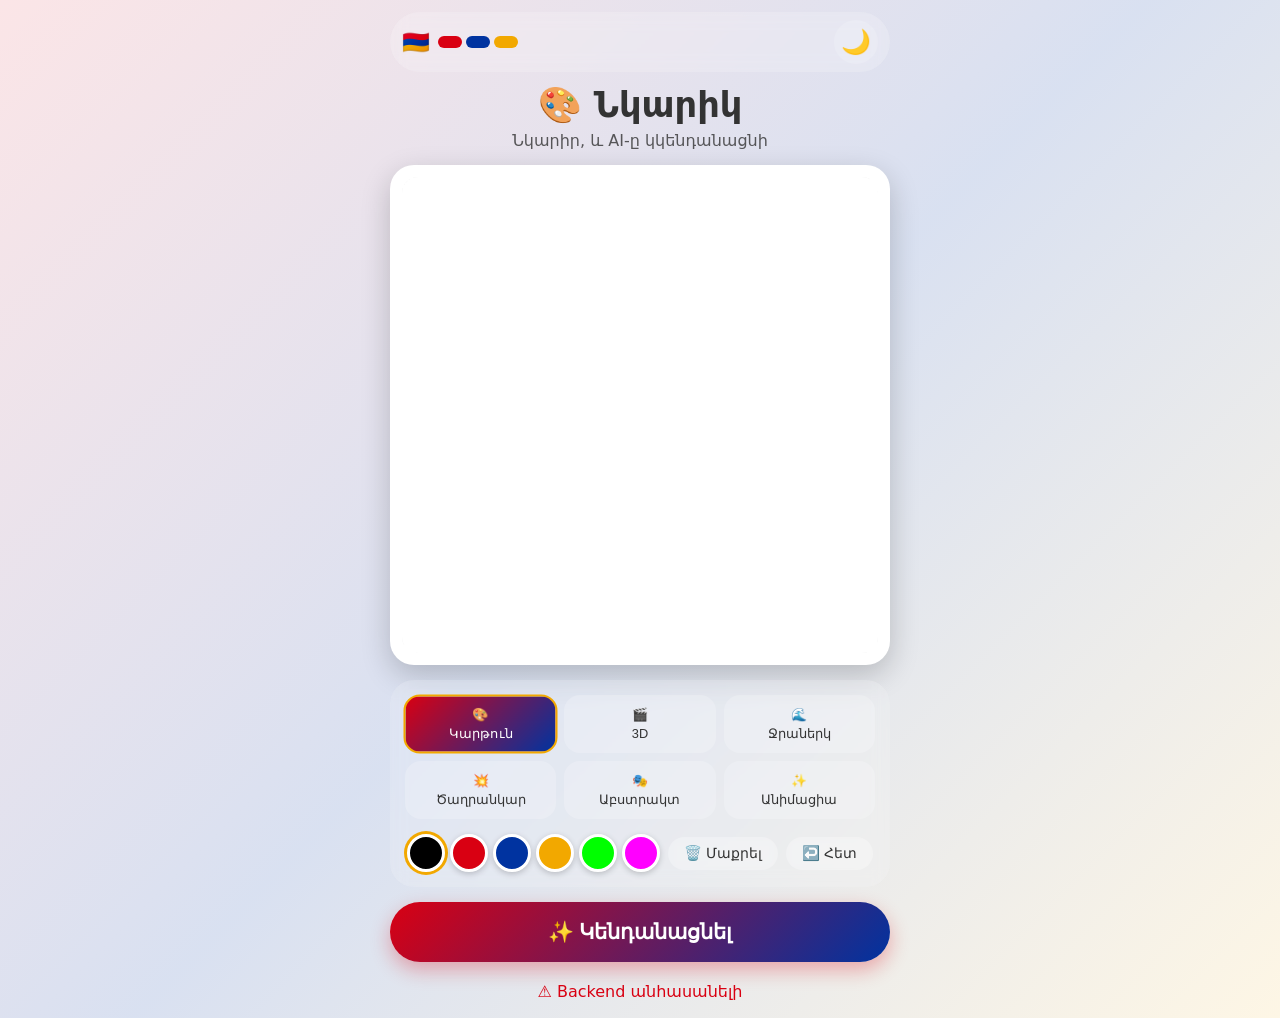
==== index.html @ 90d52696 "Update HTML to show error details, use short SDXL model ID" ====
<!DOCTYPE html>
<html lang="hy">
<head>
    <meta charset="UTF-8">
    <meta name="viewport" content="width=device-width, initial-scale=1.0, maximum-scale=1.0, user-scalable=no, viewport-fit=cover">
    <title>Նկարիկ 🇦🇲 - Հայկական արվեստ</title>
    <style>
        * {
            margin: 0;
            padding: 0;
            box-sizing: border-box;
            -webkit-tap-highlight-color: transparent;
        }
        :root {
            --arm-red: #D90012;
            --arm-blue: #0033A0;
            --arm-orange: #F2A800;
            --bg-dark: #1a1a2e;
            --bg-light: #16213e;
        }
        body {
            font-family: 'Segoe UI', system-ui, sans-serif;
            min-height: 100vh;
            background: linear-gradient(135deg, rgba(217,0,18,0.1), rgba(0,51,160,0.15), rgba(242,168,0,0.1));
            color: #333;
            padding: 12px;
            display: flex;
            flex-direction: column;
            align-items: center;
        }
        body.dark {
            background: linear-gradient(135deg, #1a1a2e, #16213e);
            color: #eee;
        }
        .container {
            max-width: 500px;
            width: 100%;
        }
        .top-bar {
            display: flex;
            justify-content: space-between;
            align-items: center;
            padding: 8px 12px;
            background: rgba(255,255,255,0.2);
            backdrop-filter: blur(8px);
            border-radius: 40px;
            margin-bottom: 12px;
        }
        .logo {
            display: flex;
            align-items: center;
            gap: 8px;
            font-weight: bold;
            font-size: 1.4rem;
        }
        .colors {
            display: flex;
            gap: 4px;
        }
        .colors span {
            width: 24px;
            height: 12px;
            border-radius: 6px;
        }
        .theme-btn {
            background: none;
            border: none;
            font-size: 24px;
            cursor: pointer;
            width: 44px;
            height: 44px;
            border-radius: 50%;
            background: rgba(255,255,255,0.15);
        }
        h1 {
            text-align: center;
            font-size: 2.2rem;
            margin: 5px 0;
        }
        .subtitle {
            text-align: center;
            margin-bottom: 15px;
            opacity: 0.8;
        }
        .canvas-wrapper {
            background: white;
            border-radius: 24px;
            padding: 12px;
            box-shadow: 0 10px 30px rgba(0,0,0,0.2);
            margin-bottom: 15px;
        }
        canvas {
            display: block;
            width: 100%;
            aspect-ratio: 1/1;
            border-radius: 16px;
            background: #fff;
            background-image: linear-gradient(45deg, #f0f0f0 25%, transparent 25%),
                              linear-gradient(-45deg, #f0f0f0 25%, transparent 25%),
                              linear-gradient(45deg, transparent 75%, #f0f0f0 75%),
                              linear-gradient(-45deg, transparent 75%, #f0f0f0 75%);
            background-size: 20px 20px;
            touch-action: none;
            cursor: crosshair;
        }
        .controls {
            background: rgba(255,255,255,0.15);
            backdrop-filter: blur(8px);
            border-radius: 24px;
            padding: 15px;
            margin-bottom: 15px;
        }
        .style-grid {
            display: grid;
            grid-template-columns: repeat(3, 1fr);
            gap: 8px;
            margin-bottom: 15px;
        }
        .style-btn {
            background: rgba(255,255,255,0.2);
            border: none;
            border-radius: 16px;
            padding: 10px 5px;
            color: inherit;
            font-size: 0.8rem;
            cursor: pointer;
            transition: 0.2s;
            display: flex;
            flex-direction: column;
            align-items: center;
            gap: 4px;
            border: 2px solid transparent;
        }
        .style-btn.active {
            background: linear-gradient(135deg, var(--arm-red), var(--arm-blue));
            color: white;
            border-color: var(--arm-orange);
            transform: scale(1.02);
        }
        .tools {
            display: flex;
            flex-wrap: wrap;
            align-items: center;
            justify-content: center;
            gap: 8px;
        }
        .color-btn {
            width: 38px;
            height: 38px;
            border-radius: 50%;
            border: 3px solid white;
            box-shadow: 0 2px 6px rgba(0,0,0,0.2);
            cursor: pointer;
        }
        .tool-btn {
            background: rgba(255,255,255,0.2);
            border: none;
            border-radius: 30px;
            padding: 8px 16px;
            font-size: 0.9rem;
            cursor: pointer;
            backdrop-filter: blur(4px);
            color: inherit;
        }
        .generate-btn {
            width: 100%;
            padding: 18px;
            background: linear-gradient(135deg, var(--arm-red), var(--arm-blue));
            border: none;
            border-radius: 60px;
            color: white;
            font-weight: bold;
            font-size: 1.3rem;
            box-shadow: 0 8px 20px rgba(217,0,18,0.3);
            cursor: pointer;
            margin-bottom: 15px;
        }
        .result-section {
            background: rgba(255,255,255,0.9);
            backdrop-filter: blur(8px);
            border-radius: 24px;
            padding: 20px;
            text-align: center;
            margin-top: 10px;
        }
        body.dark .result-section {
            background: #2a2a3e;
        }
        .result-img {
            max-width: 100%;
            border-radius: 20px;
            margin-bottom: 15px;
            border: 3px solid var(--arm-orange);
        }
        .loading {
            position: fixed;
            inset: 0;
            background: rgba(0,0,0,0.8);
            display: none;
            justify-content: center;
            align-items: center;
            flex-direction: column;
            z-index: 1000;
            backdrop-filter: blur(6px);
        }
        .spinner {
            width: 60px;
            height: 60px;
            border: 4px solid transparent;
            border-top-color: var(--arm-red);
            border-radius: 50%;
            animation: spin 1s infinite;
            margin-bottom: 20px;
        }
        @keyframes spin { to { transform: rotate(360deg); } }
        .error {
            background: rgba(217,0,18,0.2);
            color: var(--arm-red);
            padding: 10px;
            border-radius: 30px;
            margin: 10px 0;
            display: none;
        }
        #status {
            text-align: center;
            margin: 5px;
        }
    </style>
</head>
<body>
<div class="container">
    <div class="top-bar">
        <div class="logo">
            <span>🇦🇲</span>
            <div class="colors">
                <span style="background:#D90012"></span>
                <span style="background:#0033A0"></span>
                <span style="background:#F2A800"></span>
            </div>
        </div>
        <button class="theme-btn" id="themeToggle">🌙</button>
    </div>

    <h1>🎨 Նկարիկ</h1>
    <div class="subtitle">Նկարիր, և AI-ը կկենդանացնի</div>

    <div class="canvas-wrapper">
        <canvas id="canvas" width="400" height="400"></canvas>
    </div>

    <div class="controls">
        <div class="style-grid" id="styleGrid"></div>
        <div class="tools">
            <div id="colorPalette" style="display: flex; gap: 5px; flex-wrap: wrap; justify-content: center;"></div>
            <button class="tool-btn" id="clearBtn">🗑️ Մաքրել</button>
            <button class="tool-btn" id="undoBtn">↩️ Հետ</button>
        </div>
    </div>

    <button class="generate-btn" id="generateBtn">✨ Կենդանացնել</button>

    <div class="error" id="errorMsg"></div>
    <div id="status">Սպասում ենք...</div>

    <div class="result-section" id="resultSection" style="display: none;">
        <h3 style="margin-bottom: 12px;">🎉 Պատրաստ է!</h3>
        <img id="resultImg" class="result-img" alt="Generated artwork">
        <div style="display: flex; gap: 10px; justify-content: center;">
            <button class="tool-btn" id="downloadBtn">⬇️ Պահպանել</button>
            <button class="tool-btn" id="newBtn">🎨 Նոր նկար</button>
        </div>
    </div>
</div>

<div class="loading" id="loadingOverlay">
    <div class="spinner"></div>
    <p style="color:white;">🎨 AI-ն ստեղծում է...</p>
    <p style="color:#aaa; font-size:0.8rem;">Մոտ 20-30 վայրկյան</p>
</div>

<script>
    (function(){
        "use strict";

        // ---------- CONFIGURATION ----------
        const API_URL = 'https://nkarik-backend-2.onrender.com';

        // DOM elements
        const canvas = document.getElementById('canvas');
        const ctx = canvas.getContext('2d', { willReadFrequently: true });
        const statusDiv = document.getElementById('status');
        const errorDiv = document.getElementById('errorMsg');
        const resultSection = document.getElementById('resultSection');
        const resultImg = document.getElementById('resultImg');
        const loading = document.getElementById('loadingOverlay');
        const generateBtn = document.getElementById('generateBtn');

        // State
        let isDrawing = false;
        let currentColor = '#000000';
        let currentStyle = 'cartoon';
        let history = [];
        let historyStep = -1;

        // Styles list (6)
        const STYLES = [
            { id: 'cartoon', icon: '🎨', name: 'Կարթուն' },
            { id: '3d', icon: '🎬', name: '3D' },
            { id: 'watercolor', icon: '🌊', name: 'Ջրաներկ' },
            { id: 'comic', icon: '💥', name: 'Ծաղրանկար' },
            { id: 'abstract', icon: '🎭', name: 'Աբստրակտ' },
            { id: 'animation', icon: '✨', name: 'Անիմացիա' }
        ];
        const COLORS = ['#000000', '#D90012', '#0033A0', '#F2A800', '#00ff00', '#ff00ff'];

        // Init canvas
        ctx.lineCap = 'round';
        ctx.lineJoin = 'round';
        ctx.lineWidth = 4;
        ctx.fillStyle = 'white';
        ctx.fillRect(0, 0, canvas.width, canvas.height);
        saveState();

        // Build UI
        function buildStyleButtons() {
            const grid = document.getElementById('styleGrid');
            grid.innerHTML = '';
            STYLES.forEach(s => {
                const btn = document.createElement('button');
                btn.className = `style-btn ${s.id === currentStyle ? 'active' : ''}`;
                btn.dataset.style = s.id;
                btn.innerHTML = `<span>${s.icon}</span><span>${s.name}</span>`;
                btn.onclick = () => {
                    document.querySelectorAll('.style-btn').forEach(b => b.classList.remove('active'));
                    btn.classList.add('active');
                    currentStyle = s.id;
                };
                grid.appendChild(btn);
            });
        }
        function buildColorPalette() {
            const palette = document.getElementById('colorPalette');
            palette.innerHTML = '';
            COLORS.forEach(c => {
                const btn = document.createElement('button');
                btn.className = 'color-btn';
                btn.style.background = c;
                btn.dataset.color = c;
                if (c === currentColor) btn.style.boxShadow = '0 0 0 3px #F2A800';
                btn.onclick = () => {
                    document.querySelectorAll('.color-btn').forEach(b => b.style.boxShadow = 'none');
                    btn.style.boxShadow = '0 0 0 3px #F2A800';
                    currentColor = c;
                    ctx.strokeStyle = c;
                };
                palette.appendChild(btn);
            });
        }
        buildStyleButtons();
        buildColorPalette();
        ctx.strokeStyle = currentColor;

        // Drawing functions
        function getCanvasCoords(e) {
            const rect = canvas.getBoundingClientRect();
            const scaleX = canvas.width / rect.width;
            const scaleY = canvas.height / rect.height;
            let clientX, clientY;
            if (e.touches) {
                clientX = e.touches[0].clientX;
                clientY = e.touches[0].clientY;
            } else {
                clientX = e.clientX;
                clientY = e.clientY;
            }
            return {
                x: (clientX - rect.left) * scaleX,
                y: (clientY - rect.top) * scaleY
            };
        }
        function startDrawing(e) {
            e.preventDefault();
            isDrawing = true;
            const pos = getCanvasCoords(e);
            ctx.beginPath();
            ctx.moveTo(pos.x, pos.y);
        }
        function draw(e) {
            if (!isDrawing) return;
            e.preventDefault();
            const pos = getCanvasCoords(e);
            ctx.lineTo(pos.x, pos.y);
            ctx.stroke();
        }
        function stopDrawing() {
            if (isDrawing) {
                isDrawing = false;
                ctx.beginPath();
                saveState();
            }
        }
        function saveState() {
            historyStep++;
            if (historyStep < history.length) history.length = historyStep;
            history.push(canvas.toDataURL());
        }
        function undo() {
            if (historyStep > 0) {
                historyStep--;
                const img = new Image();
                img.src = history[historyStep];
                img.onload = () => {
                    ctx.clearRect(0, 0, canvas.width, canvas.height);
                    ctx.drawImage(img, 0, 0);
                };
            }
        }
        function clearCanvas() {
            ctx.fillStyle = 'white';
            ctx.fillRect(0, 0, canvas.width, canvas.height);
            saveState();
            hideResult();
        }

        // Event listeners
        canvas.addEventListener('mousedown', startDrawing);
        canvas.addEventListener('mousemove', draw);
        canvas.addEventListener('mouseup', stopDrawing);
        canvas.addEventListener('mouseleave', stopDrawing);
        canvas.addEventListener('touchstart', startDrawing, {passive: false});
        canvas.addEventListener('touchmove', draw, {passive: false});
        canvas.addEventListener('touchend', stopDrawing);
        canvas.addEventListener('touchcancel', stopDrawing);

        document.getElementById('clearBtn').onclick = clearCanvas;
        document.getElementById('undoBtn').onclick = undo;

        // Theme toggle
        document.getElementById('themeToggle').onclick = () => {
            document.body.classList.toggle('dark');
            const btn = document.getElementById('themeToggle');
            btn.textContent = document.body.classList.contains('dark') ? '☀️' : '🌙';
        };

        // Helper: check if canvas is empty
        function isCanvasBlank() {
            const data = ctx.getImageData(0, 0, canvas.width, canvas.height).data;
            for (let i = 0; i < data.length; i += 4) {
                if (data[i] < 250 || data[i+1] < 250 || data[i+2] < 250) return false;
            }
            return true;
        }

        function showError(msg) {
            errorDiv.textContent = '❌ ' + msg;
            errorDiv.style.display = 'block';
            setTimeout(() => errorDiv.style.display = 'none', 4000);
        }

        function hideResult() {
            resultSection.style.display = 'none';
        }

        // Check backend health
        async function checkBackend() {
            try {
                const res = await fetch(`${API_URL}/health`);
                if (res.ok) {
                    statusDiv.textContent = '✅ Backend-ը միացված է';
                    statusDiv.style.color = '#2e7d32';
                    return true;
                }
            } catch(e) {}
            statusDiv.textContent = '⚠️ Backend անհասանելի';
            statusDiv.style.color = '#D90012';
            return false;
        }

        // Generate
        async function generate() {
            if (isCanvasBlank()) {
                showError('Նախ նկարիր ինչ-որ բան!');
                return;
            }
            if (!(await checkBackend())) {
                showError('Backend-ը հասանելի չէ: Փորձիր ավելի ուշ:');
                return;
            }

            generateBtn.disabled = true;
            loading.style.display = 'flex';
            errorDiv.style.display = 'none';
            hideResult();
            statusDiv.style.color = ''; // reset

            try {
                const imageData = canvas.toDataURL('image/png');
                const res = await fetch(`${API_URL}/generate`, {
                    method: 'POST',
                    headers: {'Content-Type': 'application/json'},
                    body: JSON.stringify({
                        image: imageData,
                        style: currentStyle,
                        strength: 0.7
                    })
                });
                if (!res.ok) throw new Error(`Սխալ ${res.status}`);
                const data = await res.json();
                resultImg.src = data.result;
                resultSection.style.display = 'block';

                // Ցույց տանք, եթե fallback է
                if (data.note === 'fallback') {
                    statusDiv.textContent = '⚠️ Fallback: ' + (data.error_details || 'անհայտ սխալ');
                    statusDiv.style.color = '#D90012';
                } else {
                    statusDiv.textContent = '✅ AI-ը պատրաստ է';
                    statusDiv.style.color = '#2e7d32';
                }

                resultSection.scrollIntoView({behavior: 'smooth'});
            } catch(err) {
                showError('Գեներացիան ձախողվեց: ' + err.message);
            } finally {
                generateBtn.disabled = false;
                loading.style.display = 'none';
            }
        }

        generateBtn.onclick = generate;

        document.getElementById('downloadBtn').onclick = () => {
            const link = document.createElement('a');
            link.download = `nkarik-${currentStyle}.png`;
            link.href = resultImg.src;
            link.click();
        };
        document.getElementById('newBtn').onclick = () => {
            resultSection.style.display = 'none';
            window.scrollTo({top: 0, behavior: 'smooth'});
        };

        // Initial check
        checkBackend();
        setInterval(checkBackend, 10000);
    })();
</script>
</body>
</html>
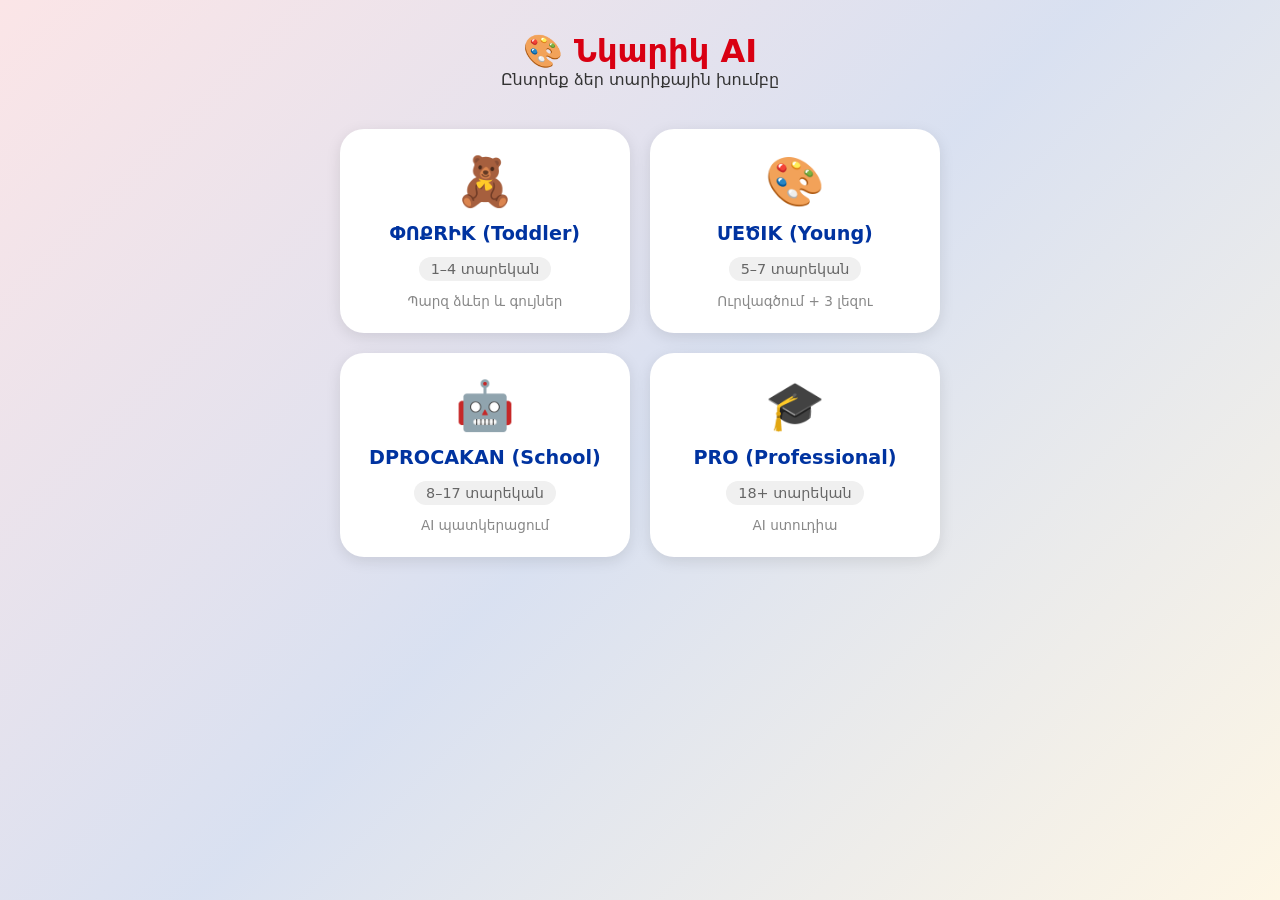
==== commit fabd5a5a: "Reconstruct Nkarik AI into modular age-grouped architecture - Restructured 7 legacy HTML files into " ====
--- a/index.html
+++ b/index.html
@@ -2,548 +2,115 @@
 <html lang="hy">
 <head>
     <meta charset="UTF-8">
-    <meta name="viewport" content="width=device-width, initial-scale=1.0, maximum-scale=1.0, user-scalable=no, viewport-fit=cover">
-    <title>Նկարիկ 🇦🇲 - Հայկական արվեստ</title>
+    <meta name="viewport" content="width=device-width, initial-scale=1.0">
+    <title>Նկարիկ AI - Ընտրեք տարիքը</title>
+    <link rel="stylesheet" href="shared/styles.css">
     <style>
-        * {
-            margin: 0;
-            padding: 0;
-            box-sizing: border-box;
-            -webkit-tap-highlight-color: transparent;
+        .grid {
+            display: grid;
+            grid-template-columns: repeat(2, 1fr);
+            gap: 20px;
+            margin-top: 40px;
         }
-        :root {
-            --arm-red: #D90012;
-            --arm-blue: #0033A0;
-            --arm-orange: #F2A800;
-            --bg-dark: #1a1a2e;
-            --bg-light: #16213e;
+        @media (max-width: 600px) {
+            .grid {
+                grid-template-columns: 1fr;
+            }
         }
-        body {
-            font-family: 'Segoe UI', system-ui, sans-serif;
-            min-height: 100vh;
-            background: linear-gradient(135deg, rgba(217,0,18,0.1), rgba(0,51,160,0.15), rgba(242,168,0,0.1));
-            color: #333;
-            padding: 12px;
+        .card {
+            background: white;
+            border-radius: 24px;
+            padding: 24px;
+            text-align: center;
+            cursor: pointer;
+            transition: transform 0.2s, box-shadow 0.2s;
+            box-shadow: 0 4px 15px rgba(0,0,0,0.1);
             display: flex;
             flex-direction: column;
             align-items: center;
+            gap: 12px;
         }
-        body.dark {
-            background: linear-gradient(135deg, #1a1a2e, #16213e);
-            color: #eee;
+        .card:hover {
+            transform: translateY(-5px);
+            box-shadow: 0 8px 25px rgba(0,0,0,0.15);
         }
-        .container {
-            max-width: 500px;
-            width: 100%;
+        .emoji {
+            font-size: 48px;
         }
-        .top-bar {
-            display: flex;
-            justify-content: space-between;
-            align-items: center;
-            padding: 8px 12px;
-            background: rgba(255,255,255,0.2);
-            backdrop-filter: blur(8px);
-            border-radius: 40px;
-            margin-bottom: 12px;
+        .title {
+            font-weight: bold;
+            font-size: 1.2rem;
+            color: var(--arm-blue);
         }
-        .logo {
-            display: flex;
-            align-items: center;
-            gap: 8px;
-            font-weight: bold;
-            font-size: 1.4rem;
+        .age {
+            font-size: 0.9rem;
+            color: #666;
+            background: #f0f0f0;
+            padding: 4px 12px;
+            border-radius: 12px;
         }
-        .colors {
-            display: flex;
-            gap: 4px;
-        }
-        .colors span {
-            width: 24px;
-            height: 12px;
-            border-radius: 6px;
-        }
-        .theme-btn {
-            background: none;
-            border: none;
-            font-size: 24px;
-            cursor: pointer;
-            width: 44px;
-            height: 44px;
-            border-radius: 50%;
-            background: rgba(255,255,255,0.15);
+        .desc {
+            font-size: 0.85rem;
+            color: #888;
         }
         h1 {
             text-align: center;
-            font-size: 2.2rem;
-            margin: 5px 0;
+            margin-top: 20px;
+            color: var(--arm-red);
         }
-        .subtitle {
+        .header {
             text-align: center;
-            margin-bottom: 15px;
-            opacity: 0.8;
-        }
-        .canvas-wrapper {
-            background: white;
-            border-radius: 24px;
-            padding: 12px;
-            box-shadow: 0 10px 30px rgba(0,0,0,0.2);
-            margin-bottom: 15px;
-        }
-        canvas {
-            display: block;
-            width: 100%;
-            aspect-ratio: 1/1;
-            border-radius: 16px;
-            background: #fff;
-            background-image: linear-gradient(45deg, #f0f0f0 25%, transparent 25%),
-                              linear-gradient(-45deg, #f0f0f0 25%, transparent 25%),
-                              linear-gradient(45deg, transparent 75%, #f0f0f0 75%),
-                              linear-gradient(-45deg, transparent 75%, #f0f0f0 75%);
-            background-size: 20px 20px;
-            touch-action: none;
-            cursor: crosshair;
-        }
-        .controls {
-            background: rgba(255,255,255,0.15);
-            backdrop-filter: blur(8px);
-            border-radius: 24px;
-            padding: 15px;
-            margin-bottom: 15px;
-        }
-        .style-grid {
-            display: grid;
-            grid-template-columns: repeat(3, 1fr);
-            gap: 8px;
-            margin-bottom: 15px;
-        }
-        .style-btn {
-            background: rgba(255,255,255,0.2);
-            border: none;
-            border-radius: 16px;
-            padding: 10px 5px;
-            color: inherit;
-            font-size: 0.8rem;
-            cursor: pointer;
-            transition: 0.2s;
-            display: flex;
-            flex-direction: column;
-            align-items: center;
-            gap: 4px;
-            border: 2px solid transparent;
-        }
-        .style-btn.active {
-            background: linear-gradient(135deg, var(--arm-red), var(--arm-blue));
-            color: white;
-            border-color: var(--arm-orange);
-            transform: scale(1.02);
-        }
-        .tools {
-            display: flex;
-            flex-wrap: wrap;
-            align-items: center;
-            justify-content: center;
-            gap: 8px;
-        }
-        .color-btn {
-            width: 38px;
-            height: 38px;
-            border-radius: 50%;
-            border: 3px solid white;
-            box-shadow: 0 2px 6px rgba(0,0,0,0.2);
-            cursor: pointer;
-        }
-        .tool-btn {
-            background: rgba(255,255,255,0.2);
-            border: none;
-            border-radius: 30px;
-            padding: 8px 16px;
-            font-size: 0.9rem;
-            cursor: pointer;
-            backdrop-filter: blur(4px);
-            color: inherit;
-        }
-        .generate-btn {
-            width: 100%;
-            padding: 18px;
-            background: linear-gradient(135deg, var(--arm-red), var(--arm-blue));
-            border: none;
-            border-radius: 60px;
-            color: white;
-            font-weight: bold;
-            font-size: 1.3rem;
-            box-shadow: 0 8px 20px rgba(217,0,18,0.3);
-            cursor: pointer;
-            margin-bottom: 15px;
-        }
-        .result-section {
-            background: rgba(255,255,255,0.9);
-            backdrop-filter: blur(8px);
-            border-radius: 24px;
-            padding: 20px;
-            text-align: center;
-            margin-top: 10px;
-        }
-        body.dark .result-section {
-            background: #2a2a3e;
-        }
-        .result-img {
-            max-width: 100%;
-            border-radius: 20px;
-            margin-bottom: 15px;
-            border: 3px solid var(--arm-orange);
-        }
-        .loading {
-            position: fixed;
-            inset: 0;
-            background: rgba(0,0,0,0.8);
-            display: none;
-            justify-content: center;
-            align-items: center;
-            flex-direction: column;
-            z-index: 1000;
-            backdrop-filter: blur(6px);
-        }
-        .spinner {
-            width: 60px;
-            height: 60px;
-            border: 4px solid transparent;
-            border-top-color: var(--arm-red);
-            border-radius: 50%;
-            animation: spin 1s infinite;
             margin-bottom: 20px;
-        }
-        @keyframes spin { to { transform: rotate(360deg); } }
-        .error {
-            background: rgba(217,0,18,0.2);
-            color: var(--arm-red);
-            padding: 10px;
-            border-radius: 30px;
-            margin: 10px 0;
-            display: none;
-        }
-        #status {
-            text-align: center;
-            margin: 5px;
         }
     </style>
 </head>
 <body>
-<div class="container">
-    <div class="top-bar">
-        <div class="logo">
-            <span>🇦🇲</span>
-            <div class="colors">
-                <span style="background:#D90012"></span>
-                <span style="background:#0033A0"></span>
-                <span style="background:#F2A800"></span>
+    <div class="container">
+        <div class="header">
+            <h1>🎨 Նկարիկ AI</h1>
+            <p>Ընտրեք ձեր տարիքային խումբը</p>
+        </div>
+
+        <div class="grid">
+            <div class="card" onclick="selectModule('kid')">
+                <span class="emoji">🧸</span>
+                <span class="title">ՓՈՔRԻK (Toddler)</span>
+                <span class="age">1–4 տարեկան</span>
+                <span class="desc">Պարզ ձևեր և գույներ</span>
             </div>
-        </div>
-        <button class="theme-btn" id="themeToggle">🌙</button>
-    </div>
-
-    <h1>🎨 Նկարիկ</h1>
-    <div class="subtitle">Նկարիր, և AI-ը կկենդանացնի</div>
-
-    <div class="canvas-wrapper">
-        <canvas id="canvas" width="400" height="400"></canvas>
-    </div>
-
-    <div class="controls">
-        <div class="style-grid" id="styleGrid"></div>
-        <div class="tools">
-            <div id="colorPalette" style="display: flex; gap: 5px; flex-wrap: wrap; justify-content: center;"></div>
-            <button class="tool-btn" id="clearBtn">🗑️ Մաքրել</button>
-            <button class="tool-btn" id="undoBtn">↩️ Հետ</button>
+            <div class="card" onclick="selectModule('junior')">
+                <span class="emoji">🎨</span>
+                <span class="title">ՄEԾIK (Young)</span>
+                <span class="age">5–7 տարեկան</span>
+                <span class="desc">Ուրվագծում + 3 լեզու</span>
+            </div>
+            <div class="card" onclick="selectModule('school')">
+                <span class="emoji">🤖</span>
+                <span class="title">DPROCAKAN (School)</span>
+                <span class="age">8–17 տարեկան</span>
+                <span class="desc">AI պատկերացում</span>
+            </div>
+            <div class="card" onclick="selectModule('pro')">
+                <span class="emoji">🎓</span>
+                <span class="title">PRO (Professional)</span>
+                <span class="age">18+ տարեկան</span>
+                <span class="desc">AI ստուդիա</span>
+            </div>
         </div>
     </div>
 
-    <button class="generate-btn" id="generateBtn">✨ Կենդանացնել</button>
+    <script>
+        function selectModule(id) {
+            localStorage.setItem('nkarik_last_module', id);
+            window.location.href = `nkarik_${id}.html`;
+        }
 
-    <div class="error" id="errorMsg"></div>
-    <div id="status">Սպասում ենք...</div>
-
-    <div class="result-section" id="resultSection" style="display: none;">
-        <h3 style="margin-bottom: 12px;">🎉 Պատրաստ է!</h3>
-        <img id="resultImg" class="result-img" alt="Generated artwork">
-        <div style="display: flex; gap: 10px; justify-content: center;">
-            <button class="tool-btn" id="downloadBtn">⬇️ Պահպանել</button>
-            <button class="tool-btn" id="newBtn">🎨 Նոր նկար</button>
-        </div>
-    </div>
-</div>
-
-<div class="loading" id="loadingOverlay">
-    <div class="spinner"></div>
-    <p style="color:white;">🎨 AI-ն ստեղծում է...</p>
-    <p style="color:#aaa; font-size:0.8rem;">Մոտ 20-30 վայրկյան</p>
-</div>
-
-<script>
-    (function(){
-        "use strict";
-
-        // ---------- CONFIGURATION ----------
-        const API_URL = 'https://nkarik-backend-2.onrender.com';
-
-        // DOM elements
-        const canvas = document.getElementById('canvas');
-        const ctx = canvas.getContext('2d', { willReadFrequently: true });
-        const statusDiv = document.getElementById('status');
-        const errorDiv = document.getElementById('errorMsg');
-        const resultSection = document.getElementById('resultSection');
-        const resultImg = document.getElementById('resultImg');
-        const loading = document.getElementById('loadingOverlay');
-        const generateBtn = document.getElementById('generateBtn');
-
-        // State
-        let isDrawing = false;
-        let currentColor = '#000000';
-        let currentStyle = 'cartoon';
-        let history = [];
-        let historyStep = -1;
-
-        // Styles list (6)
-        const STYLES = [
-            { id: 'cartoon', icon: '🎨', name: 'Կարթուն' },
-            { id: '3d', icon: '🎬', name: '3D' },
-            { id: 'watercolor', icon: '🌊', name: 'Ջրաներկ' },
-            { id: 'comic', icon: '💥', name: 'Ծաղրանկար' },
-            { id: 'abstract', icon: '🎭', name: 'Աբստրակտ' },
-            { id: 'animation', icon: '✨', name: 'Անիմացիա' }
-        ];
-        const COLORS = ['#000000', '#D90012', '#0033A0', '#F2A800', '#00ff00', '#ff00ff'];
-
-        // Init canvas
-        ctx.lineCap = 'round';
-        ctx.lineJoin = 'round';
-        ctx.lineWidth = 4;
-        ctx.fillStyle = 'white';
-        ctx.fillRect(0, 0, canvas.width, canvas.height);
-        saveState();
-
-        // Build UI
-        function buildStyleButtons() {
-            const grid = document.getElementById('styleGrid');
-            grid.innerHTML = '';
-            STYLES.forEach(s => {
-                const btn = document.createElement('button');
-                btn.className = `style-btn ${s.id === currentStyle ? 'active' : ''}`;
-                btn.dataset.style = s.id;
-                btn.innerHTML = `<span>${s.icon}</span><span>${s.name}</span>`;
-                btn.onclick = () => {
-                    document.querySelectorAll('.style-btn').forEach(b => b.classList.remove('active'));
-                    btn.classList.add('active');
-                    currentStyle = s.id;
-                };
-                grid.appendChild(btn);
-            });
-        }
-        function buildColorPalette() {
-            const palette = document.getElementById('colorPalette');
-            palette.innerHTML = '';
-            COLORS.forEach(c => {
-                const btn = document.createElement('button');
-                btn.className = 'color-btn';
-                btn.style.background = c;
-                btn.dataset.color = c;
-                if (c === currentColor) btn.style.boxShadow = '0 0 0 3px #F2A800';
-                btn.onclick = () => {
-                    document.querySelectorAll('.color-btn').forEach(b => b.style.boxShadow = 'none');
-                    btn.style.boxShadow = '0 0 0 3px #F2A800';
-                    currentColor = c;
-                    ctx.strokeStyle = c;
-                };
-                palette.appendChild(btn);
-            });
-        }
-        buildStyleButtons();
-        buildColorPalette();
-        ctx.strokeStyle = currentColor;
-
-        // Drawing functions
-        function getCanvasCoords(e) {
-            const rect = canvas.getBoundingClientRect();
-            const scaleX = canvas.width / rect.width;
-            const scaleY = canvas.height / rect.height;
-            let clientX, clientY;
-            if (e.touches) {
-                clientX = e.touches[0].clientX;
-                clientY = e.touches[0].clientY;
-            } else {
-                clientX = e.clientX;
-                clientY = e.clientY;
-            }
-            return {
-                x: (clientX - rect.left) * scaleX,
-                y: (clientY - rect.top) * scaleY
-            };
-        }
-        function startDrawing(e) {
-            e.preventDefault();
-            isDrawing = true;
-            const pos = getCanvasCoords(e);
-            ctx.beginPath();
-            ctx.moveTo(pos.x, pos.y);
-        }
-        function draw(e) {
-            if (!isDrawing) return;
-            e.preventDefault();
-            const pos = getCanvasCoords(e);
-            ctx.lineTo(pos.x, pos.y);
-            ctx.stroke();
-        }
-        function stopDrawing() {
-            if (isDrawing) {
-                isDrawing = false;
-                ctx.beginPath();
-                saveState();
+        window.onload = () => {
+            const last = localStorage.getItem('nkarik_last_module');
+            if (last && window.location.search !== '?no-redirect') {
+                selectModule(last);
             }
         }
-        function saveState() {
-            historyStep++;
-            if (historyStep < history.length) history.length = historyStep;
-            history.push(canvas.toDataURL());
-        }
-        function undo() {
-            if (historyStep > 0) {
-                historyStep--;
-                const img = new Image();
-                img.src = history[historyStep];
-                img.onload = () => {
-                    ctx.clearRect(0, 0, canvas.width, canvas.height);
-                    ctx.drawImage(img, 0, 0);
-                };
-            }
-        }
-        function clearCanvas() {
-            ctx.fillStyle = 'white';
-            ctx.fillRect(0, 0, canvas.width, canvas.height);
-            saveState();
-            hideResult();
-        }
-
-        // Event listeners
-        canvas.addEventListener('mousedown', startDrawing);
-        canvas.addEventListener('mousemove', draw);
-        canvas.addEventListener('mouseup', stopDrawing);
-        canvas.addEventListener('mouseleave', stopDrawing);
-        canvas.addEventListener('touchstart', startDrawing, {passive: false});
-        canvas.addEventListener('touchmove', draw, {passive: false});
-        canvas.addEventListener('touchend', stopDrawing);
-        canvas.addEventListener('touchcancel', stopDrawing);
-
-        document.getElementById('clearBtn').onclick = clearCanvas;
-        document.getElementById('undoBtn').onclick = undo;
-
-        // Theme toggle
-        document.getElementById('themeToggle').onclick = () => {
-            document.body.classList.toggle('dark');
-            const btn = document.getElementById('themeToggle');
-            btn.textContent = document.body.classList.contains('dark') ? '☀️' : '🌙';
-        };
-
-        // Helper: check if canvas is empty
-        function isCanvasBlank() {
-            const data = ctx.getImageData(0, 0, canvas.width, canvas.height).data;
-            for (let i = 0; i < data.length; i += 4) {
-                if (data[i] < 250 || data[i+1] < 250 || data[i+2] < 250) return false;
-            }
-            return true;
-        }
-
-        function showError(msg) {
-            errorDiv.textContent = '❌ ' + msg;
-            errorDiv.style.display = 'block';
-            setTimeout(() => errorDiv.style.display = 'none', 4000);
-        }
-
-        function hideResult() {
-            resultSection.style.display = 'none';
-        }
-
-        // Check backend health
-        async function checkBackend() {
-            try {
-                const res = await fetch(`${API_URL}/health`);
-                if (res.ok) {
-                    statusDiv.textContent = '✅ Backend-ը միացված է';
-                    statusDiv.style.color = '#2e7d32';
-                    return true;
-                }
-            } catch(e) {}
-            statusDiv.textContent = '⚠️ Backend անհասանելի';
-            statusDiv.style.color = '#D90012';
-            return false;
-        }
-
-        // Generate
-        async function generate() {
-            if (isCanvasBlank()) {
-                showError('Նախ նկարիր ինչ-որ բան!');
-                return;
-            }
-            if (!(await checkBackend())) {
-                showError('Backend-ը հասանելի չէ: Փորձիր ավելի ուշ:');
-                return;
-            }
-
-            generateBtn.disabled = true;
-            loading.style.display = 'flex';
-            errorDiv.style.display = 'none';
-            hideResult();
-            statusDiv.style.color = ''; // reset
-
-            try {
-                const imageData = canvas.toDataURL('image/png');
-                const res = await fetch(`${API_URL}/generate`, {
-                    method: 'POST',
-                    headers: {'Content-Type': 'application/json'},
-                    body: JSON.stringify({
-                        image: imageData,
-                        style: currentStyle,
-                        strength: 0.7
-                    })
-                });
-                if (!res.ok) throw new Error(`Սխալ ${res.status}`);
-                const data = await res.json();
-                resultImg.src = data.result;
-                resultSection.style.display = 'block';
-
-                // Ցույց տանք, եթե fallback է
-                if (data.note === 'fallback') {
-                    statusDiv.textContent = '⚠️ Fallback: ' + (data.error_details || 'անհայտ սխալ');
-                    statusDiv.style.color = '#D90012';
-                } else {
-                    statusDiv.textContent = '✅ AI-ը պատրաստ է';
-                    statusDiv.style.color = '#2e7d32';
-                }
-
-                resultSection.scrollIntoView({behavior: 'smooth'});
-            } catch(err) {
-                showError('Գեներացիան ձախողվեց: ' + err.message);
-            } finally {
-                generateBtn.disabled = false;
-                loading.style.display = 'none';
-            }
-        }
-
-        generateBtn.onclick = generate;
-
-        document.getElementById('downloadBtn').onclick = () => {
-            const link = document.createElement('a');
-            link.download = `nkarik-${currentStyle}.png`;
-            link.href = resultImg.src;
-            link.click();
-        };
-        document.getElementById('newBtn').onclick = () => {
-            resultSection.style.display = 'none';
-            window.scrollTo({top: 0, behavior: 'smooth'});
-        };
-
-        // Initial check
-        checkBackend();
-        setInterval(checkBackend, 10000);
-    })();
-</script>
+    </script>
 </body>
-</html>+</html>
--- a/shared/styles.css
+++ b/shared/styles.css
@@ -0,0 +1,53 @@
+:root {
+    --arm-red: #D90012;
+    --arm-blue: #0033A0;
+    --arm-orange: #F2A800;
+    --bg-dark: #1a1a2e;
+    --bg-light: #16213e;
+}
+
+* {
+    margin: 0;
+    padding: 0;
+    box-sizing: border-box;
+    -webkit-tap-highlight-color: transparent;
+}
+
+body {
+    font-family: 'Segoe UI', system-ui, sans-serif;
+    min-height: 100vh;
+    background: linear-gradient(135deg, rgba(217,0,18,0.1), rgba(0,51,160,0.15), rgba(242,168,0,0.1));
+    color: #333;
+    padding: 12px;
+    display: flex;
+    flex-direction: column;
+    align-items: center;
+}
+
+body.dark {
+    background: linear-gradient(135deg, #1a1a2e, #16213e);
+    color: #eee;
+}
+
+.container {
+    max-width: 600px;
+    width: 100%;
+}
+
+.back-btn {
+    position: absolute;
+    top: 20px;
+    left: 20px;
+    background: rgba(255,255,255,0.2);
+    border: none;
+    border-radius: 50%;
+    width: 44px;
+    height: 44px;
+    font-size: 20px;
+    cursor: pointer;
+    display: flex;
+    align-items: center;
+    justify-content: center;
+    backdrop-filter: blur(8px);
+    z-index: 100;
+}
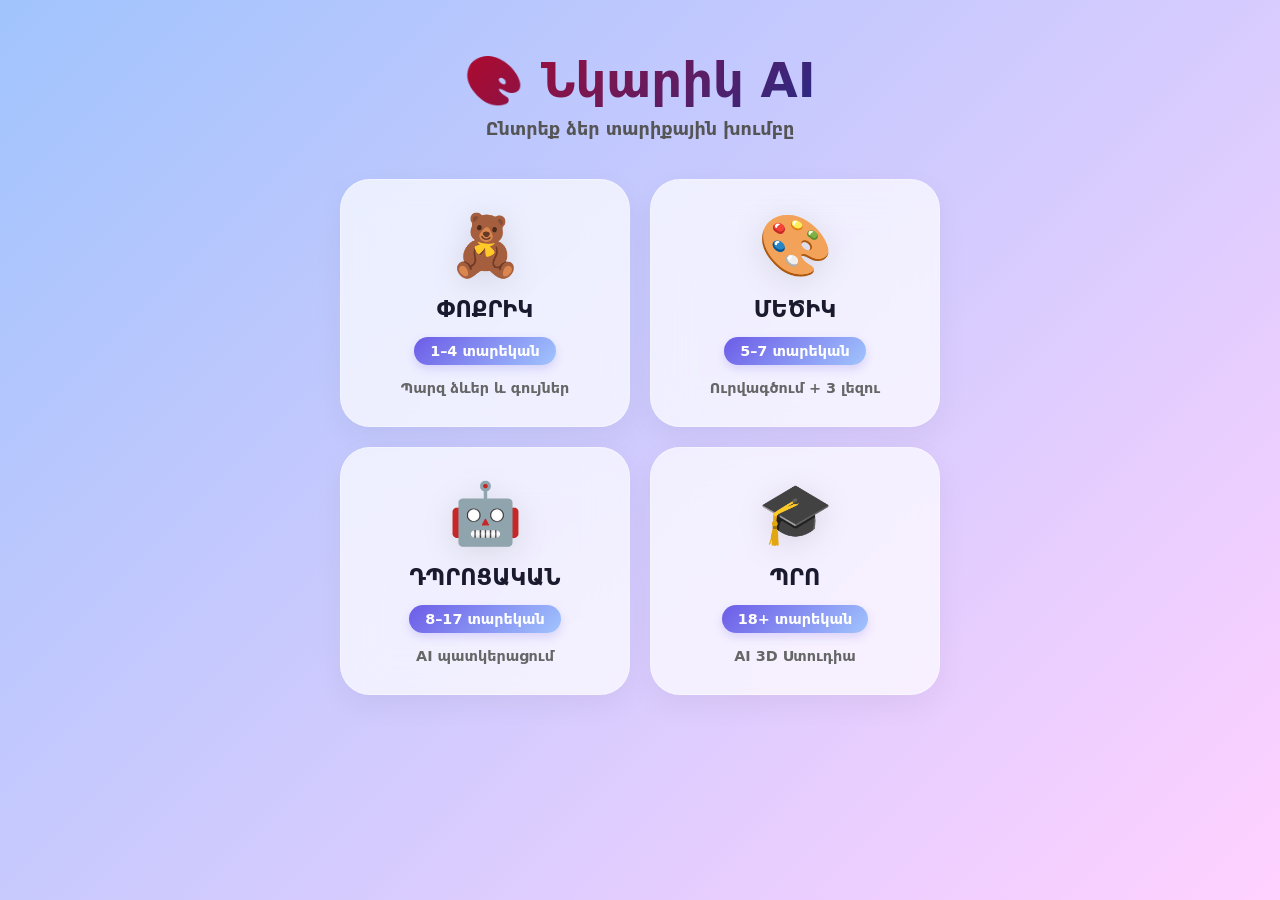
==== commit 51468016: "Reconstruct Nkarik AI into modular age-grouped architecture - Reorganized project into 4 standalone " ====
--- a/index.html
+++ b/index.html
@@ -13,55 +13,48 @@
             margin-top: 40px;
         }
         @media (max-width: 600px) {
-            .grid {
-                grid-template-columns: 1fr;
-            }
+            .grid { grid-template-columns: 1fr; }
         }
         .card {
-            background: white;
-            border-radius: 24px;
-            padding: 24px;
+            background: var(--glass-bg);
+            backdrop-filter: blur(20px);
+            -webkit-backdrop-filter: blur(20px);
+            border: 1px solid var(--glass-border);
+            border-radius: 30px;
+            padding: 30px;
             text-align: center;
             cursor: pointer;
-            transition: transform 0.2s, box-shadow 0.2s;
-            box-shadow: 0 4px 15px rgba(0,0,0,0.1);
+            transition: all 0.4s cubic-bezier(0.175, 0.885, 0.32, 1.275);
+            box-shadow: 0 10px 30px rgba(0,0,0,0.05);
             display: flex;
             flex-direction: column;
             align-items: center;
-            gap: 12px;
+            gap: 15px;
         }
         .card:hover {
-            transform: translateY(-5px);
-            box-shadow: 0 8px 25px rgba(0,0,0,0.15);
+            transform: translateY(-10px) scale(1.02);
+            box-shadow: 0 20px 50px rgba(108, 92, 231, 0.15);
+            border-color: rgba(108, 92, 231, 0.3);
         }
-        .emoji {
-            font-size: 48px;
+        .emoji { font-size: 60px; filter: drop-shadow(0 5px 15px rgba(0,0,0,0.1)); }
+        .title { font-weight: 900; font-size: 1.4rem; color: #1a1a2e; }
+        .age {
+            font-size: 0.9rem; font-weight: 800;
+            color: white; background: var(--primary-gradient);
+            padding: 6px 16px; border-radius: 20px;
+            box-shadow: 0 4px 10px rgba(108, 92, 231, 0.2);
         }
-        .title {
-            font-weight: bold;
-            font-size: 1.2rem;
-            color: var(--arm-blue);
+        .desc { font-size: 0.9rem; color: #666; font-weight: 600; }
+
+        .header { text-align: center; margin-top: 40px; }
+        h1 {
+            font-size: 3rem; font-weight: 900;
+            background: linear-gradient(135deg, #d90012, #0033a0);
+            -webkit-background-clip: text;
+            -webkit-text-fill-color: transparent;
+            margin-bottom: 10px;
         }
-        .age {
-            font-size: 0.9rem;
-            color: #666;
-            background: #f0f0f0;
-            padding: 4px 12px;
-            border-radius: 12px;
-        }
-        .desc {
-            font-size: 0.85rem;
-            color: #888;
-        }
-        h1 {
-            text-align: center;
-            margin-top: 20px;
-            color: var(--arm-red);
-        }
-        .header {
-            text-align: center;
-            margin-bottom: 20px;
-        }
+        p { font-weight: 700; color: #555; font-size: 1.1rem; }
     </style>
 </head>
 <body>
@@ -74,27 +67,27 @@
         <div class="grid">
             <div class="card" onclick="selectModule('kid')">
                 <span class="emoji">🧸</span>
-                <span class="title">ՓՈՔRԻK (Toddler)</span>
+                <span class="title">ՓՈՔՐԻԿ</span>
                 <span class="age">1–4 տարեկան</span>
                 <span class="desc">Պարզ ձևեր և գույներ</span>
             </div>
             <div class="card" onclick="selectModule('junior')">
                 <span class="emoji">🎨</span>
-                <span class="title">ՄEԾIK (Young)</span>
+                <span class="title">ՄԵԾԻԿ</span>
                 <span class="age">5–7 տարեկան</span>
                 <span class="desc">Ուրվագծում + 3 լեզու</span>
             </div>
             <div class="card" onclick="selectModule('school')">
                 <span class="emoji">🤖</span>
-                <span class="title">DPROCAKAN (School)</span>
+                <span class="title">ԴՊՐՈՑԱԿԱՆ</span>
                 <span class="age">8–17 տարեկան</span>
                 <span class="desc">AI պատկերացում</span>
             </div>
             <div class="card" onclick="selectModule('pro')">
                 <span class="emoji">🎓</span>
-                <span class="title">PRO (Professional)</span>
+                <span class="title">ՊՐՈ</span>
                 <span class="age">18+ տարեկան</span>
-                <span class="desc">AI ստուդիա</span>
+                <span class="desc">AI 3D Ստուդիա</span>
             </div>
         </div>
     </div>
@@ -108,7 +101,8 @@
         window.onload = () => {
             const last = localStorage.getItem('nkarik_last_module');
             if (last && window.location.search !== '?no-redirect') {
-                selectModule(last);
+                // For direct editing/preview, we can stay here if needed.
+                // selectModule(last);
             }
         }
     </script>
--- a/shared/styles.css
+++ b/shared/styles.css
@@ -2,8 +2,10 @@
     --arm-red: #D90012;
     --arm-blue: #0033A0;
     --arm-orange: #F2A800;
-    --bg-dark: #1a1a2e;
-    --bg-light: #16213e;
+    --glass-bg: rgba(255, 255, 255, 0.7);
+    --glass-border: rgba(255, 255, 255, 0.3);
+    --primary-gradient: linear-gradient(135deg, #6c5ce7, #a1c4fd);
+    --neon-blue: #00f3ff;
 }
 
 * {
@@ -13,10 +15,18 @@
     -webkit-tap-highlight-color: transparent;
 }
 
+@keyframes rainbowBg {
+    0% { background-position: 0% 50%; }
+    50% { background-position: 100% 50%; }
+    100% { background-position: 0% 50%; }
+}
+
 body {
     font-family: 'Segoe UI', system-ui, sans-serif;
     min-height: 100vh;
-    background: linear-gradient(135deg, rgba(217,0,18,0.1), rgba(0,51,160,0.15), rgba(242,168,0,0.1));
+    background: linear-gradient(-45deg, #ff9a9e, #fad0c4, #fad0c4, #ffd1ff, #a1c4fd);
+    background-size: 400% 400%;
+    animation: rainbowBg 15s ease infinite;
     color: #333;
     padding: 12px;
     display: flex;
@@ -25,8 +35,22 @@
 }
 
 body.dark {
-    background: linear-gradient(135deg, #1a1a2e, #16213e);
+    background: linear-gradient(-45deg, #0f0c29, #302b63, #24243e);
     color: #eee;
+}
+
+body.neon {
+    background: #000;
+    color: var(--neon-blue);
+}
+
+.glass-card {
+    background: var(--glass-bg);
+    backdrop-filter: blur(20px);
+    -webkit-backdrop-filter: blur(20px);
+    border: 1px solid var(--glass-border);
+    border-radius: 30px;
+    box-shadow: 0 8px 32px 0 rgba(31, 38, 135, 0.07);
 }
 
 .container {
@@ -35,11 +59,11 @@
 }
 
 .back-btn {
-    position: absolute;
+    position: fixed;
     top: 20px;
     left: 20px;
-    background: rgba(255,255,255,0.2);
-    border: none;
+    background: rgba(255,255,255,0.4);
+    border: 1px solid rgba(255,255,255,0.2);
     border-radius: 50%;
     width: 44px;
     height: 44px;
@@ -48,6 +72,33 @@
     display: flex;
     align-items: center;
     justify-content: center;
-    backdrop-filter: blur(8px);
+    backdrop-filter: blur(10px);
     z-index: 100;
+    transition: 0.3s;
 }
+
+.back-btn:hover {
+    transform: scale(1.1);
+    background: white;
+}
+
+/* Scrollbar styling */
+::-webkit-scrollbar { width: 5px; height: 5px; }
+::-webkit-scrollbar-track { background: transparent; }
+::-webkit-scrollbar-thumb { background: rgba(0,0,0,0.1); border-radius: 10px; }
+
+/* Custom Buttons */
+.btn-glass {
+    background: rgba(255,255,255,0.2);
+    border: 1px solid rgba(255,255,255,0.1);
+    backdrop-filter: blur(10px);
+    border-radius: 15px;
+    padding: 10px 20px;
+    font-weight: 700;
+    cursor: pointer;
+    transition: 0.3s;
+}
+.btn-glass:hover {
+    background: rgba(255,255,255,0.4);
+    transform: translateY(-2px);
+}
